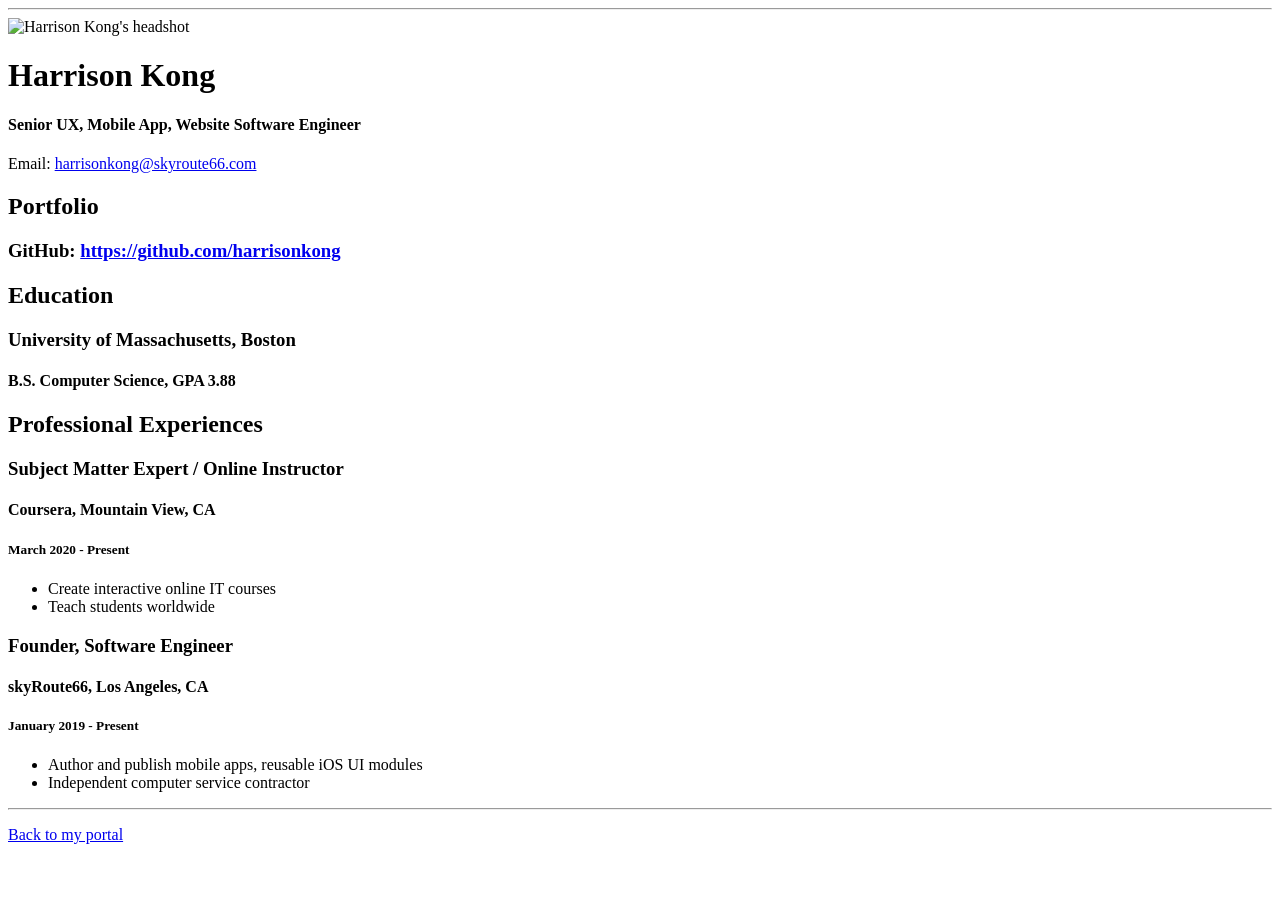
==== resume.html @ 8b9dc9a3 "Add files via upload" ====
<!doctype html>

<!-- this is a comment for human! -->

<html lang="en">

  <header>
    <title>Harrison Kong's Resume</title>
    <link rel="stylesheet" href="css/master.css">
    <link rel="FaviconIcon" href="favicon.ico" type="image/x-icon">
    <link rel="shortcut icon" href="favicon.ico" type="image/x-icon">
    <meta name="viewport" content="width=device-width, initial-scale=1, shrink-to-fit=no">
    <meta name="name" content="Harrison Kong's Resume">
    <!-- remove the following line after you are happy with your Website
         so that search engines will index it! -->
    <meta name="robots" content="noindex, nofollow">
  </header>

  <body>
    <hr>

    <img src="images/headshot.jpg" alt="Harrison Kong's headshot" width="20%">

    <h1>Harrison Kong</h1>
    <h4>Senior UX, Mobile App, Website Software Engineer</h4>

    <p>Email: <a href="mailto:harrisonkong@skyroute66.com" target="_blank">harrisonkong@skyroute66.com</a></p>
    <!-- don't post physical address, personal phone number or other personal information on the web! -->

    <h2>Portfolio</h2>
      <h3>GitHub: <a href="https://github.com/harrisonkong" target="_blank">https://github.com/harrisonkong</a></h3>

    <h2>Education</h2>

    <h3>University of Massachusetts, Boston</h3>
    <h4>B.S. Computer Science, GPA 3.88</h4>

    <h2>Professional Experiences</h2>

    <h3>Subject Matter Expert / Online Instructor</h3>
    <h4>Coursera, Mountain View, CA</h4>
    <h5>March 2020 - Present</h5>
      <ul>
        <li>Create interactive online IT courses</li>
        <li>Teach students worldwide</li>
      </ul>

    <h3>Founder, Software Engineer</h3>
    <h4>skyRoute66, Los Angeles, CA</h4>
    <h5>January 2019 - Present</h5>
      <ul>
        <li>Author and publish mobile apps, reusable iOS UI modules</li>
        <li>Independent computer service contractor</li>
      </ul>
  </body>

  <footer>
  <hr>
  <p><a href="index.html">Back to my portal</a><p>
  </footer>

</html>
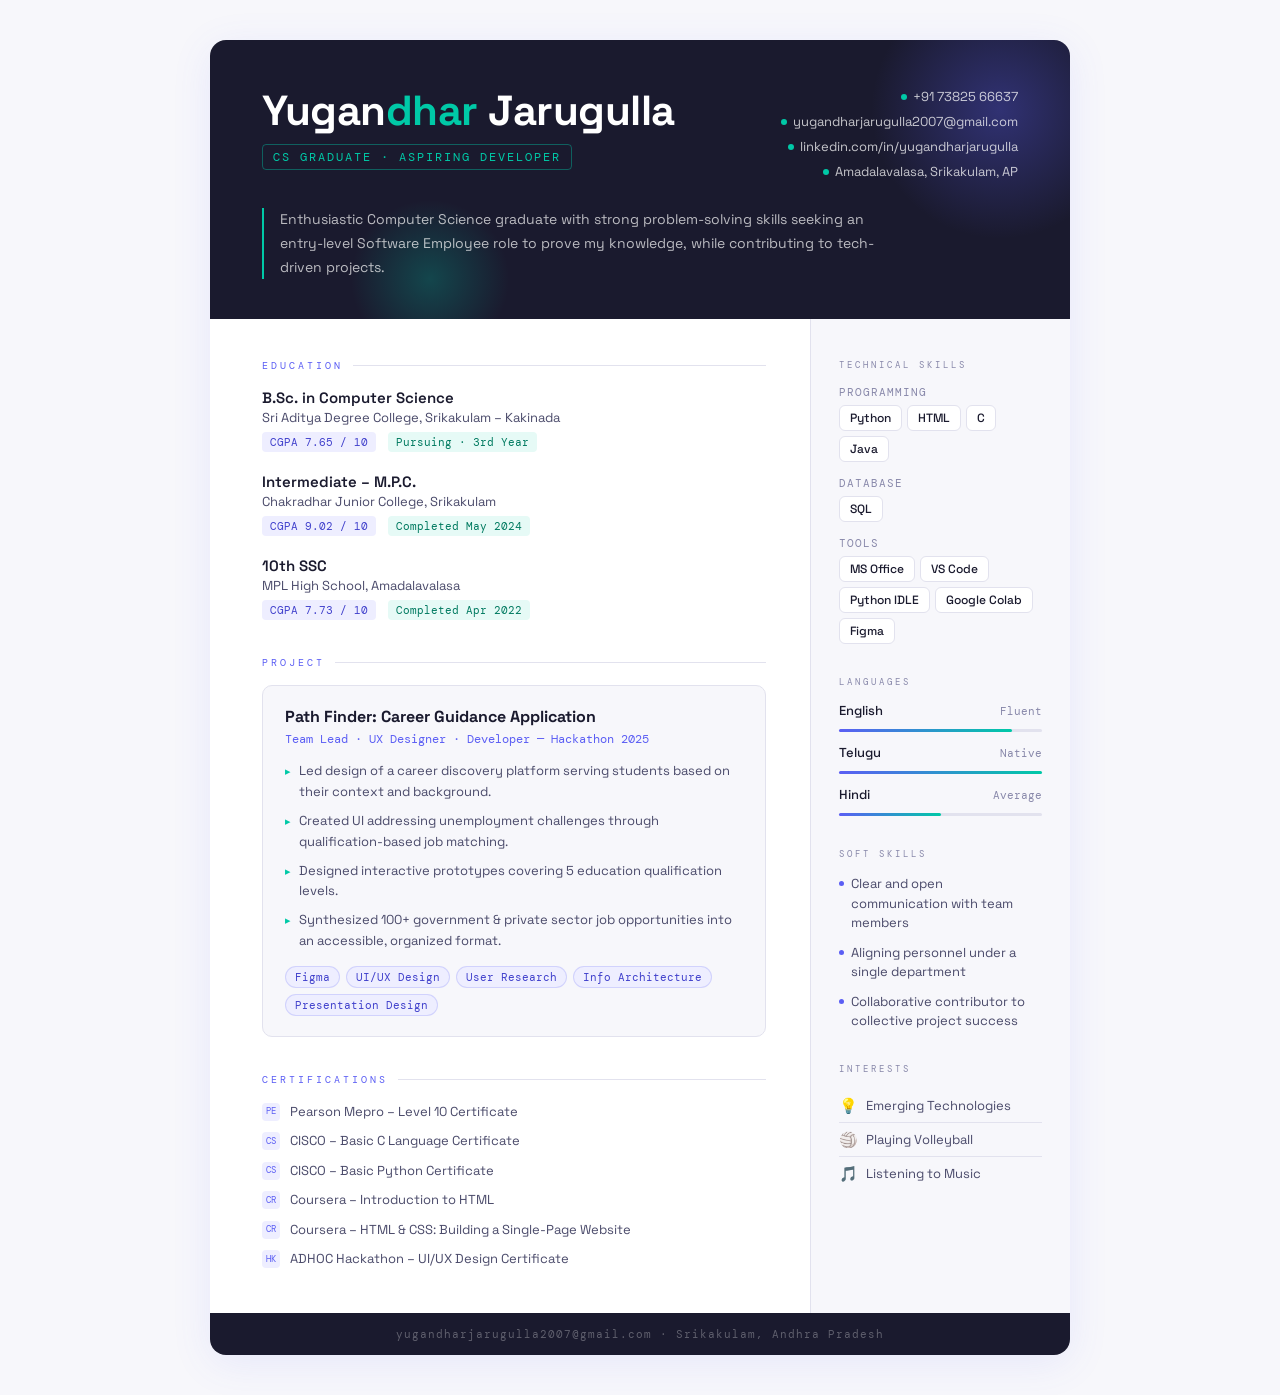
==== commit 8aa8e30c: "Update resume.html" ====
--- a/resume.html
+++ b/resume.html
@@ -1,62 +1,263 @@
-<!doctype html>
-
-<!-- this is a comment for human! -->
-
+<!DOCTYPE html>
 <html lang="en">
-
-  <header>
-    <title>Harrison Kong's Resume</title>
-    <link rel="stylesheet" href="css/master.css">
-    <link rel="FaviconIcon" href="favicon.ico" type="image/x-icon">
-    <link rel="shortcut icon" href="favicon.ico" type="image/x-icon">
-    <meta name="viewport" content="width=device-width, initial-scale=1, shrink-to-fit=no">
-    <meta name="name" content="Harrison Kong's Resume">
-    <!-- remove the following line after you are happy with your Website
-         so that search engines will index it! -->
-    <meta name="robots" content="noindex, nofollow">
-  </header>
-
-  <body>
-    <hr>
-
-    <img src="images/headshot.jpg" alt="Harrison Kong's headshot" width="20%">
-
-    <h1>Harrison Kong</h1>
-    <h4>Senior UX, Mobile App, Website Software Engineer</h4>
-
-    <p>Email: <a href="mailto:harrisonkong@skyroute66.com" target="_blank">harrisonkong@skyroute66.com</a></p>
-    <!-- don't post physical address, personal phone number or other personal information on the web! -->
-
-    <h2>Portfolio</h2>
-      <h3>GitHub: <a href="https://github.com/harrisonkong" target="_blank">https://github.com/harrisonkong</a></h3>
-
-    <h2>Education</h2>
-
-    <h3>University of Massachusetts, Boston</h3>
-    <h4>B.S. Computer Science, GPA 3.88</h4>
-
-    <h2>Professional Experiences</h2>
-
-    <h3>Subject Matter Expert / Online Instructor</h3>
-    <h4>Coursera, Mountain View, CA</h4>
-    <h5>March 2020 - Present</h5>
-      <ul>
-        <li>Create interactive online IT courses</li>
-        <li>Teach students worldwide</li>
-      </ul>
-
-    <h3>Founder, Software Engineer</h3>
-    <h4>skyRoute66, Los Angeles, CA</h4>
-    <h5>January 2019 - Present</h5>
-      <ul>
-        <li>Author and publish mobile apps, reusable iOS UI modules</li>
-        <li>Independent computer service contractor</li>
-      </ul>
-  </body>
-
-  <footer>
-  <hr>
-  <p><a href="index.html">Back to my portal</a><p>
-  </footer>
-
+<head>
+  <meta charset="UTF-8" />
+  <meta name="viewport" content="width=device-width, initial-scale=1.0"/>
+  <title>Yugandhar Jarugulla – Resume</title>
+  <link href="https://fonts.googleapis.com/css2?family=Space+Grotesk:wght@300;400;500;600;700&family=DM+Mono:wght@400;500&display=swap" rel="stylesheet"/>
+  <style>
+    *, *::before, *::after { box-sizing: border-box; margin: 0; padding: 0; }
+    :root {
+      --ink:      #1a1a2e;
+      --mid:      #4a4a6a;
+      --muted:    #8888aa;
+      --accent:   #5b5ef4;
+      --accent2:  #00c9a7;
+      --bg:       #f7f7fb;
+      --card:     #ffffff;
+      --border:   #e2e2ee;
+      --tag-bg:   #eeeeff;
+      --tag-text: #4040cc;
+      --font:     'Space Grotesk', sans-serif;
+      --mono:     'DM Mono', monospace;
+    }
+    body { font-family: var(--font); background: var(--bg); color: var(--ink); min-height: 100vh; padding: 40px 20px; }
+    .page { max-width: 860px; margin: 0 auto; background: var(--card); border-radius: 16px; overflow: hidden; box-shadow: 0 8px 40px rgba(91,94,244,0.10); }
+
+    /* HEADER */
+    .header { background: var(--ink); padding: 48px 52px 40px; position: relative; overflow: hidden; }
+    .header::before { content:''; position:absolute; top:-60px; right:-60px; width:260px; height:260px; border-radius:50%; background:radial-gradient(circle,rgba(91,94,244,0.35) 0%,transparent 70%); }
+    .header::after  { content:''; position:absolute; bottom:-40px; left:140px; width:160px; height:160px; border-radius:50%; background:radial-gradient(circle,rgba(0,201,167,0.25) 0%,transparent 70%); }
+    .header-top { display:flex; align-items:flex-start; justify-content:space-between; gap:24px; flex-wrap:wrap; position:relative; z-index:1; }
+    .name { font-size:clamp(28px,5vw,42px); font-weight:700; color:#fff; letter-spacing:-0.5px; line-height:1.1; }
+    .name span { color:var(--accent2); }
+    .role-badge { margin-top:10px; display:inline-block; font-family:var(--mono); font-size:12px; letter-spacing:2px; text-transform:uppercase; color:var(--accent2); border:1px solid rgba(0,201,167,0.4); border-radius:4px; padding:4px 10px; }
+    .contact-grid { display:flex; flex-direction:column; gap:8px; align-items:flex-end; }
+    .contact-item { font-size:13px; color:rgba(255,255,255,0.75); display:flex; align-items:center; gap:6px; }
+    .contact-item a { color:rgba(255,255,255,0.75); text-decoration:none; }
+    .contact-item a:hover { color:var(--accent2); }
+    .contact-item .dot { width:6px; height:6px; border-radius:50%; background:var(--accent2); flex-shrink:0; }
+    .objective { margin-top:28px; position:relative; z-index:1; font-size:14px; line-height:1.7; color:rgba(255,255,255,0.70); max-width:620px; border-left:2px solid var(--accent2); padding-left:16px; }
+
+    /* BODY */
+    .body { display:grid; grid-template-columns:1fr 260px; }
+
+    /* MAIN */
+    .main { padding:40px 44px 44px 52px; }
+    .section { margin-bottom:36px; }
+    .section:last-child { margin-bottom:0; }
+    .section-label { font-family:var(--mono); font-size:10px; letter-spacing:3px; text-transform:uppercase; color:var(--accent); margin-bottom:16px; display:flex; align-items:center; gap:10px; }
+    .section-label::after { content:''; flex:1; height:1px; background:var(--border); }
+
+    /* Education */
+    .edu-item { margin-bottom:20px; }
+    .edu-item:last-child { margin-bottom:0; }
+    .edu-degree { font-size:15px; font-weight:600; color:var(--ink); }
+    .edu-school { font-size:13px; color:var(--mid); margin-top:2px; }
+    .edu-meta { margin-top:6px; display:flex; gap:12px; flex-wrap:wrap; }
+    .badge { font-family:var(--mono); font-size:11px; padding:3px 8px; border-radius:4px; background:var(--tag-bg); color:var(--tag-text); }
+    .badge.green { background:#e6faf6; color:#007a60; }
+
+    /* Project */
+    .project-card { background:var(--bg); border-radius:10px; padding:20px 22px; border:1px solid var(--border); }
+    .project-title { font-size:16px; font-weight:700; color:var(--ink); }
+    .project-role { font-size:12px; font-family:var(--mono); color:var(--accent); margin-top:4px; }
+    .project-desc { margin-top:14px; display:flex; flex-direction:column; gap:8px; }
+    .project-line { font-size:13px; color:var(--mid); line-height:1.6; padding-left:14px; position:relative; }
+    .project-line::before { content:'▸'; position:absolute; left:0; color:var(--accent2); font-size:11px; top:2px; }
+    .skill-tags { margin-top:14px; display:flex; flex-wrap:wrap; gap:6px; }
+    .skill-tag { font-size:11px; font-family:var(--mono); padding:3px 9px; border-radius:20px; background:var(--tag-bg); color:var(--tag-text); border:1px solid rgba(91,94,244,0.2); }
+
+    /* Certifications */
+    .cert-list { display:flex; flex-direction:column; gap:10px; }
+    .cert-item { display:flex; align-items:flex-start; gap:10px; font-size:13px; color:var(--mid); line-height:1.5; }
+    .cert-bullet { width:18px; height:18px; border-radius:4px; background:var(--tag-bg); flex-shrink:0; display:flex; align-items:center; justify-content:center; font-size:9px; color:var(--accent); font-family:var(--mono); margin-top:1px; }
+
+    /* SIDEBAR */
+    .sidebar { background:var(--bg); border-left:1px solid var(--border); padding:40px 28px; }
+    .side-section { margin-bottom:32px; }
+    .side-section:last-child { margin-bottom:0; }
+    .side-label { font-family:var(--mono); font-size:9px; letter-spacing:3px; text-transform:uppercase; color:var(--muted); margin-bottom:14px; }
+
+    /* Tech Skills */
+    .tech-row { margin-bottom:14px; }
+    .tech-category { font-size:11px; font-family:var(--mono); color:var(--muted); margin-bottom:6px; text-transform:uppercase; letter-spacing:1px; }
+    .tech-pills { display:flex; flex-wrap:wrap; gap:5px; }
+    .tech-pill { font-size:12px; font-weight:500; padding:4px 10px; border-radius:6px; background:var(--card); color:var(--ink); border:1px solid var(--border); }
+
+    /* Languages */
+    .lang-item { display:flex; justify-content:space-between; align-items:center; margin-bottom:10px; font-size:13px; }
+    .lang-name { color:var(--ink); font-weight:500; }
+    .lang-level { font-size:11px; font-family:var(--mono); color:var(--muted); }
+    .lang-bar { width:100%; height:3px; background:var(--border); border-radius:2px; margin-top:4px; margin-bottom:12px; }
+    .lang-fill { height:100%; border-radius:2px; background:linear-gradient(90deg,var(--accent),var(--accent2)); }
+
+    /* Interests */
+    .interest-item { font-size:13px; color:var(--mid); padding:7px 0; border-bottom:1px solid var(--border); display:flex; align-items:center; gap:8px; }
+    .interest-item:last-child { border-bottom:none; }
+    .interest-icon { font-size:15px; }
+
+    /* Soft Skills */
+    .soft-item { font-size:13px; color:var(--mid); line-height:1.5; margin-bottom:10px; padding-left:12px; position:relative; }
+    .soft-item::before { content:''; position:absolute; left:0; top:7px; width:5px; height:5px; border-radius:50%; background:var(--accent); }
+
+    /* FOOTER */
+    .footer { background:var(--ink); text-align:center; padding:14px; font-family:var(--mono); font-size:11px; color:rgba(255,255,255,0.3); letter-spacing:1px; }
+
+    @media (max-width:640px) {
+      .body { grid-template-columns:1fr; }
+      .sidebar { border-left:none; border-top:1px solid var(--border); }
+      .main { padding:32px 24px; }
+      .header { padding:36px 24px 32px; }
+      .contact-grid { align-items:flex-start; }
+    }
+  </style>
+</head>
+<body>
+<div class="page">
+
+  <div class="header">
+    <div class="header-top">
+      <div>
+        <div class="name">Yugan<span>dhar</span> Jarugulla</div>
+        <div class="role-badge">CS Graduate · Aspiring Developer</div>
+      </div>
+      <div class="contact-grid">
+        <div class="contact-item"><span class="dot"></span> +91 73825 66637</div>
+        <div class="contact-item"><span class="dot"></span><a href="mailto:yugandharjarugulla2007@gmail.com">yugandharjarugulla2007@gmail.com</a></div>
+        <div class="contact-item"><span class="dot"></span><a href="https://www.linkedin.com/in/yugandharjarugulla" target="_blank">linkedin.com/in/yugandharjarugulla</a></div>
+        <div class="contact-item"><span class="dot"></span> Amadalavalasa, Srikakulam, AP</div>
+      </div>
+    </div>
+    <div class="objective">
+      Enthusiastic Computer Science graduate with strong problem-solving skills seeking an entry-level Software Employee role to prove my knowledge, while contributing to tech-driven projects.
+    </div>
+  </div>
+
+  <div class="body">
+    <div class="main">
+
+      <div class="section">
+        <div class="section-label">Education</div>
+        <div class="edu-item">
+          <div class="edu-degree">B.Sc. in Computer Science</div>
+          <div class="edu-school">Sri Aditya Degree College, Srikakulam – Kakinada</div>
+          <div class="edu-meta">
+            <span class="badge">CGPA 7.65 / 10</span>
+            <span class="badge green">Pursuing · 3rd Year</span>
+          </div>
+        </div>
+        <div class="edu-item">
+          <div class="edu-degree">Intermediate – M.P.C.</div>
+          <div class="edu-school">Chakradhar Junior College, Srikakulam</div>
+          <div class="edu-meta">
+            <span class="badge">CGPA 9.02 / 10</span>
+            <span class="badge green">Completed May 2024</span>
+          </div>
+        </div>
+        <div class="edu-item">
+          <div class="edu-degree">10th SSC</div>
+          <div class="edu-school">MPL High School, Amadalavalasa</div>
+          <div class="edu-meta">
+            <span class="badge">CGPA 7.73 / 10</span>
+            <span class="badge green">Completed Apr 2022</span>
+          </div>
+        </div>
+      </div>
+
+      <div class="section">
+        <div class="section-label">Project</div>
+        <div class="project-card">
+          <div class="project-title">Path Finder: Career Guidance Application</div>
+          <div class="project-role">Team Lead · UX Designer · Developer — Hackathon 2025</div>
+          <div class="project-desc">
+            <div class="project-line">Led design of a career discovery platform serving students based on their context and background.</div>
+            <div class="project-line">Created UI addressing unemployment challenges through qualification-based job matching.</div>
+            <div class="project-line">Designed interactive prototypes covering 5 education qualification levels.</div>
+            <div class="project-line">Synthesized 100+ government &amp; private sector job opportunities into an accessible, organized format.</div>
+          </div>
+          <div class="skill-tags">
+            <span class="skill-tag">Figma</span>
+            <span class="skill-tag">UI/UX Design</span>
+            <span class="skill-tag">User Research</span>
+            <span class="skill-tag">Info Architecture</span>
+            <span class="skill-tag">Presentation Design</span>
+          </div>
+        </div>
+      </div>
+
+      <div class="section">
+        <div class="section-label">Certifications</div>
+        <div class="cert-list">
+          <div class="cert-item"><div class="cert-bullet">PE</div> Pearson Mepro – Level 10 Certificate</div>
+          <div class="cert-item"><div class="cert-bullet">CS</div> CISCO – Basic C Language Certificate</div>
+          <div class="cert-item"><div class="cert-bullet">CS</div> CISCO – Basic Python Certificate</div>
+          <div class="cert-item"><div class="cert-bullet">CR</div> Coursera – Introduction to HTML</div>
+          <div class="cert-item"><div class="cert-bullet">CR</div> Coursera – HTML &amp; CSS: Building a Single-Page Website</div>
+          <div class="cert-item"><div class="cert-bullet">HK</div> ADHOC Hackathon – UI/UX Design Certificate</div>
+        </div>
+      </div>
+
+    </div>
+
+    <div class="sidebar">
+
+      <div class="side-section">
+        <div class="side-label">Technical Skills</div>
+        <div class="tech-row">
+          <div class="tech-category">Programming</div>
+          <div class="tech-pills">
+            <span class="tech-pill">Python</span>
+            <span class="tech-pill">HTML</span>
+            <span class="tech-pill">C</span>
+            <span class="tech-pill">Java</span>
+          </div>
+        </div>
+        <div class="tech-row">
+          <div class="tech-category">Database</div>
+          <div class="tech-pills"><span class="tech-pill">SQL</span></div>
+        </div>
+        <div class="tech-row">
+          <div class="tech-category">Tools</div>
+          <div class="tech-pills">
+            <span class="tech-pill">MS Office</span>
+            <span class="tech-pill">VS Code</span>
+            <span class="tech-pill">Python IDLE</span>
+            <span class="tech-pill">Google Colab</span>
+            <span class="tech-pill">Figma</span>
+          </div>
+        </div>
+      </div>
+
+      <div class="side-section">
+        <div class="side-label">Languages</div>
+        <div class="lang-item"><span class="lang-name">English</span><span class="lang-level">Fluent</span></div>
+        <div class="lang-bar"><div class="lang-fill" style="width:85%"></div></div>
+        <div class="lang-item"><span class="lang-name">Telugu</span><span class="lang-level">Native</span></div>
+        <div class="lang-bar"><div class="lang-fill" style="width:100%"></div></div>
+        <div class="lang-item"><span class="lang-name">Hindi</span><span class="lang-level">Average</span></div>
+        <div class="lang-bar"><div class="lang-fill" style="width:50%"></div></div>
+      </div>
+
+      <div class="side-section">
+        <div class="side-label">Soft Skills</div>
+        <div class="soft-item">Clear and open communication with team members</div>
+        <div class="soft-item">Aligning personnel under a single department</div>
+        <div class="soft-item">Collaborative contributor to collective project success</div>
+      </div>
+
+      <div class="side-section">
+        <div class="side-label">Interests</div>
+        <div class="interest-item"><span class="interest-icon">💡</span> Emerging Technologies</div>
+        <div class="interest-item"><span class="interest-icon">🏐</span> Playing Volleyball</div>
+        <div class="interest-item"><span class="interest-icon">🎵</span> Listening to Music</div>
+      </div>
+
+    </div>
+  </div>
+
+  <div class="footer">yugandharjarugulla2007@gmail.com · Srikakulam, Andhra Pradesh</div>
+
+</div>
+</body>
 </html>
